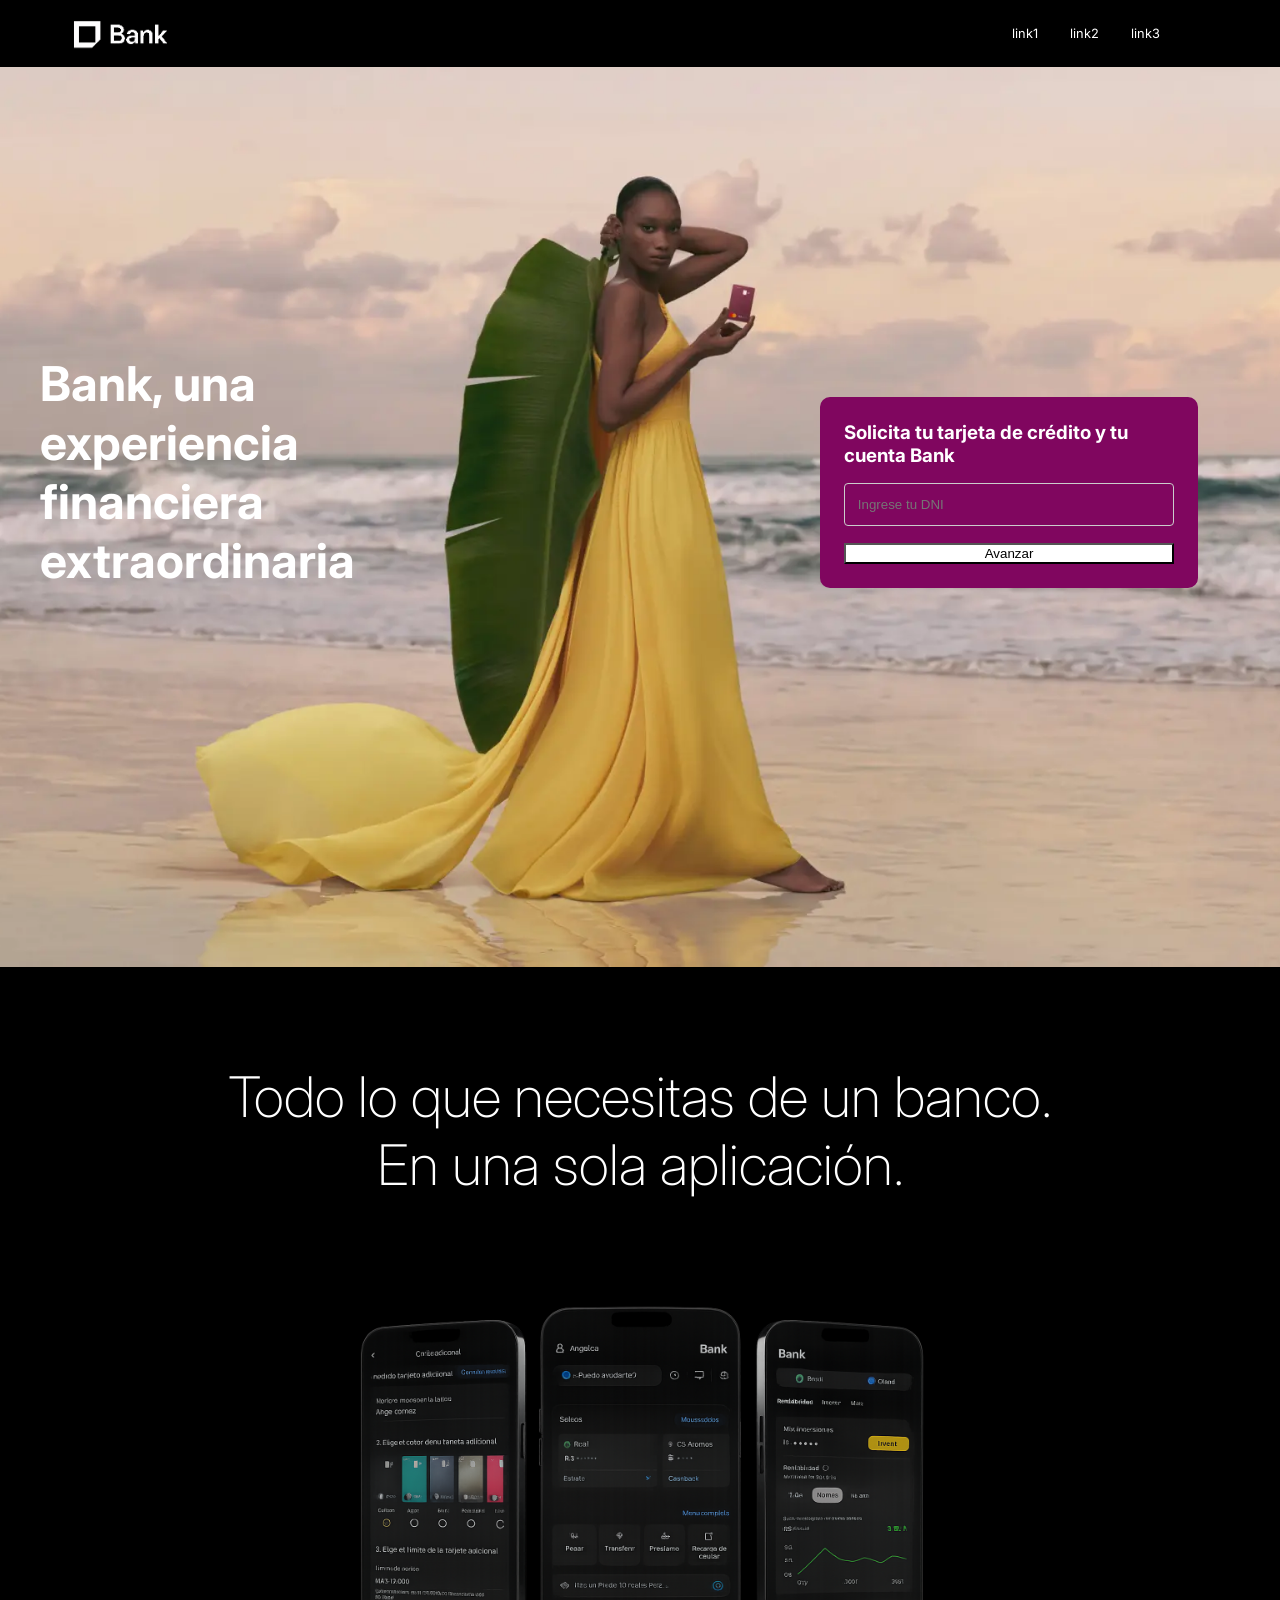
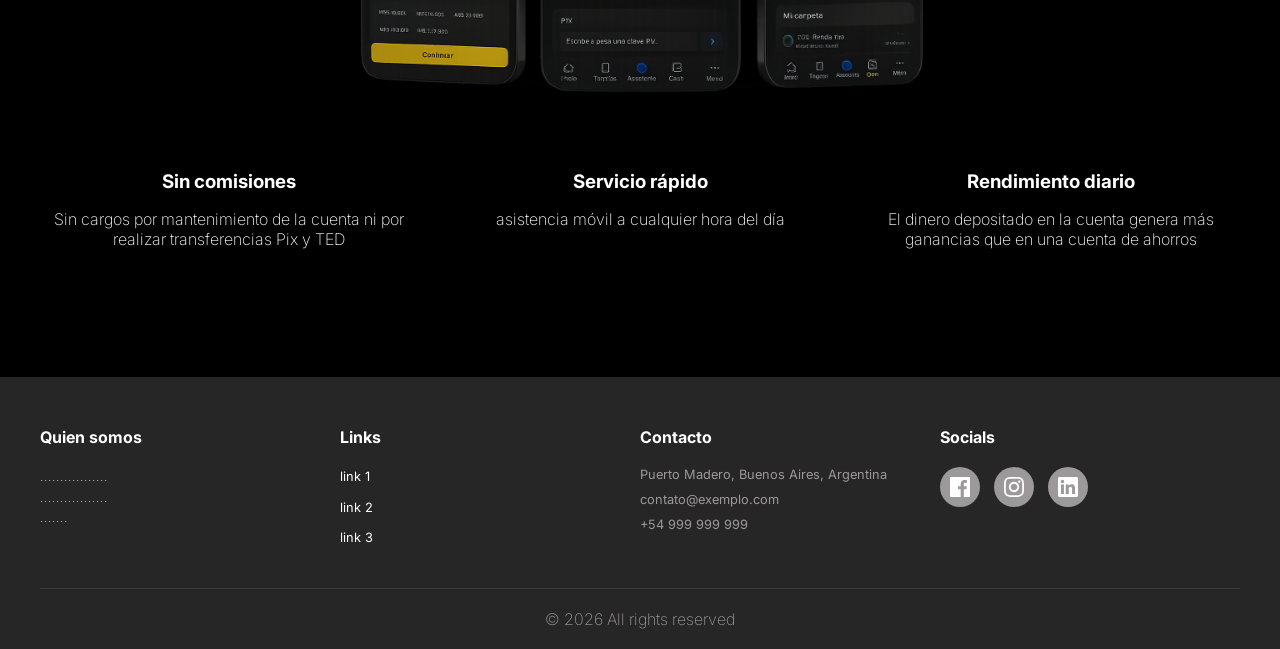
==== index.html @ 6e3f88a8 "main benefits" ====
<!doctype html>
<html lang="es">
  <head>
    <meta charset="UTF-8" />
    <meta name="viewport" content="width=device-width, initial-scale=1.0" />
    <link rel="preconnect" href="https://fonts.googleapis.com" />
    <link rel="preconnect" href="https://fonts.gstatic.com" crossorigin />
    <link
      href="https://fonts.googleapis.com/css2?family=Inter:ital,opsz,wght@0,14..32,100..900;1,14..32,100..900&display=swap"
      rel="stylesheet"
    />
    <link rel="icon" href="favico.png" type="png" />
    <link rel="stylesheet" href="./css/global.css" />
    <title>Bank</title>
  </head>

  <body>
    <!-- logotipo y la navegación como elementos hermanos; <nav> contiene únicamente enlaces de navegación -->
    <header class="header">
      <a href="/" class="logo">
        <img src="assets/logo.png" alt="logo del negocio" />
      </a>

      <!-- uso de aria-label para una mejor accesibilidad web -->
      <nav aria-label="Navegacion principal">
        <ul>
          <li>
            <a href="#">link1</a>
          </li>

          <li>
            <a href="#">link2</a>
          </li>

          <li>
            <a href="#">link3</a>
          </li>
        </ul>
      </nav>
    </header>

    <main>
      <section class="hero">
        <div class="container">
          <div class="hero-content">
            <h1>Bank, una experiencia financiera extraordinaria</h1>
          </div>

          <aside class="hero-card">
            <h3>Solicita tu tarjeta de crédito y tu cuenta Bank</h3>

            <form>
              <label for="DNI"></label>

              <input
                type="text"
                id="DNI"
                name="DNI"
                placeholder="Ingrese tu DNI"
              />
              <br />
              <button type="submit">Avanzar</button>
            </form>
          </aside>
        </div>
      </section>

      <section>
        <h2>
          Todo lo que necesitas de un banco. <br />En una sola aplicación.
        </h2>
        <img class="app" src="assets/img-app.png" alt="image de la aplicacion del banco" />
        <div class="container-benefits">
          <div>
            <h3>Sin comisiones</h3>
            <p>Sin cargos por mantenimiento de la cuenta ni por realizar transferencias Pix y TED</p>
          </div>
          <div>
            <h3>Servicio rápido</h3>
            <p>asistencia móvil a cualquier hora del día</p>
          </div>
          <div>
            <h3>Rendimiento diario</h3>
            <p>El dinero depositado en la cuenta genera más ganancias que en una cuenta de ahorros</p>
          </div>
        </div>
      </section>
    </main>

    <footer class="footer">
      <div class="footer-content">
        <div class="footer-col">
          <h3>Quien somos</h3>
          <p>................. <br />................. <br />.......</p>
        </div>
        <div class="footer-col">
          <h3>Links</h3>
          <ul>
            <li><a href="#">link 1</a></li>
            <li><a href="#">link 2</a></li>
            <li><a href="#">link 3</a></li>
          </ul>
        </div>
        <div class="footer-col">
          <h3>Contacto</h3>
          <ul>
            <li>Puerto Madero, Buenos Aires, Argentina</li>
            <li>contato@exemplo.com</li>
            <li>+54 999 999 999</li>
          </ul>
        </div>
        <div class="footer-col">
          <h3>Socials</h3>
          <div class="social-links">
            <a href="#" aria-label="Facebook">
              <svg
                viewBox="0 0 24 24"
                width="20"
                height="20"
                fill="currentColor"
              >
                <path
                  d="M22.675 0h-21.35c-.732 0-1.325.593-1.325 1.325v21.351c0 .731.593 1.324 1.325 1.324h11.495v-9.294h-3.128v-3.622h3.128v-2.671c0-3.1 1.893-4.788 4.659-4.788 1.325 0 2.463.099 2.795.143v3.24l-1.918.001c-1.504 0-1.795.715-1.795 1.763v2.313h3.587l-.467 3.622h-3.12v9.293h6.116c.73 0 1.323-.593 1.323-1.325v-21.35c0-.732-.593-1.325-1.325-1.325z"
                />
              </svg>
            </a>

            <a href="#" aria-label="Instagram">
              <svg
                viewBox="0 0 24 24"
                width="20"
                height="20"
                fill="currentColor"
              >
                <path
                  d="M12 2.163c3.204 0 3.584.012 4.85.07 3.252.148 4.771 1.691 4.919 4.919.058 1.265.069 1.645.069 4.849 0 3.205-.012 3.584-.069 4.849-.149 3.225-1.664 4.771-4.919 4.919-1.266.058-1.644.07-4.85.07-3.204 0-3.584-.012-4.849-.07-3.26-.149-4.771-1.699-4.919-4.92-.058-1.265-.07-1.644-.07-4.849 0-3.204.012-3.584.07-4.849.149-3.227 1.664-4.771 4.919-4.919 1.266-.058 1.645-.07 4.849-.07zm0-2.163c-3.259 0-3.667.014-4.947.072-4.358.2-6.78 2.618-6.98 6.98-.059 1.281-.073 1.689-.073 4.948 0 3.259.014 3.668.072 4.948.2 4.358 2.618 6.78 6.98 6.98 1.281.058 1.689.072 4.948.072 3.259 0 3.668-.014 4.948-.072 4.354-.2 6.782-2.618 6.979-6.98.059-1.28.073-1.689.073-4.948 0-3.259-.014-3.667-.072-4.947-.196-4.354-2.617-6.78-6.979-6.98-1.281-.059-1.69-.073-4.949-.073zm0 5.838c-3.403 0-6.162 2.759-6.162 6.162s2.759 6.163 6.162 6.163 6.162-2.759 6.162-6.163c0-3.403-2.759-6.162-6.162-6.162zm0 10.162c-2.209 0-4-1.79-4-4 0-2.209 1.791-4 4-4s4 1.791 4 4c0 2.21-1.791 4-4 4zm6.406-11.845c-.796 0-1.441.645-1.441 1.44s.645 1.44 1.441 1.44c.795 0 1.439-.645 1.439-1.44s-.644-1.44-1.439-1.44z"
                />
              </svg>
            </a>

            <a href="#" aria-label="LinkedIn">
              <svg
                viewBox="0 0 24 24"
                width="20"
                height="20"
                fill="currentColor"
              >
                <path
                  d="M20.447 20.452h-3.554v-5.569c0-1.328-.027-3.037-1.852-3.037-1.853 0-2.136 1.445-2.136 2.939v5.667h-3.554v-11.452h3.414v1.561h.049c.476-.9 1.637-1.85 3.37-1.85 3.601 0 4.267 2.37 4.267 5.455v6.286zm-15.11-13.019c-1.144 0-2.063-.926-2.063-2.065 0-1.138.92-2.063 2.063-2.063 1.14 0 2.064.925 2.064 2.063 0 1.139-.925 2.065-2.064 2.065zm1.782 13.019h-3.564v-11.452h3.564v11.452zm15.106-20.452h-20.454c-.979 0-1.771.774-1.771 1.729v20.542c0 .956.792 1.729 1.771 1.729h20.451c.978 0 1.778-.773 1.778-1.729v-20.542c0-.955-.8-1.729-1.778-1.729z"
                />
              </svg>
            </a>
          </div>
        </div>
      </div>
      <div class="footer-bottom">
        <p>&copy; 2026 All rights reserved</p>
      </div>
    </footer>
  </body>
</html>
---- css/global.css ----
@import url(header.css);
@import url(home.css);
@import url(footer.css);

/* CSS RESET */
body,
img,
h1,
h2,
h3,
p,
ul,
li,
section,
header,
footer,
main,
aside,
fieldset,
legend,
label,
input,
select,
textarea,
button

* {
  margin: 0;
  padding: 0;
  box-sizing: border-box;
}

:root {
    --color-primary: #80065f;
    --color-secondary: #272626;
    --color-terciary: rgb(155, 153, 153);
    --color-text: white;
    --color-background: black;
    --container-width: 1200px;
    --border-radius: 1rem;
    --transition: 0.3s ease;
    --font-primary: 'inter', sans-serif;
}

body {
    color: var(--color-text);
    background-color: var(--color-background);
    font-family: var(--font-primary);
}

p {
    font-size: 1rem;
    font-weight: 200;
}

h1 {
    font-family: var(--font-primary);
    font-weight: 700;
}

h2 {
    font-family: var(--font-primary);
    font-weight: 200;
    font-size: 3.5rem;
    text-align: center;
    margin: 6rem 1rem;

}

a {
    text-decoration: none;
    color: var(--color-text);
}

img {
    display: block;
    max-width: 100%;
}
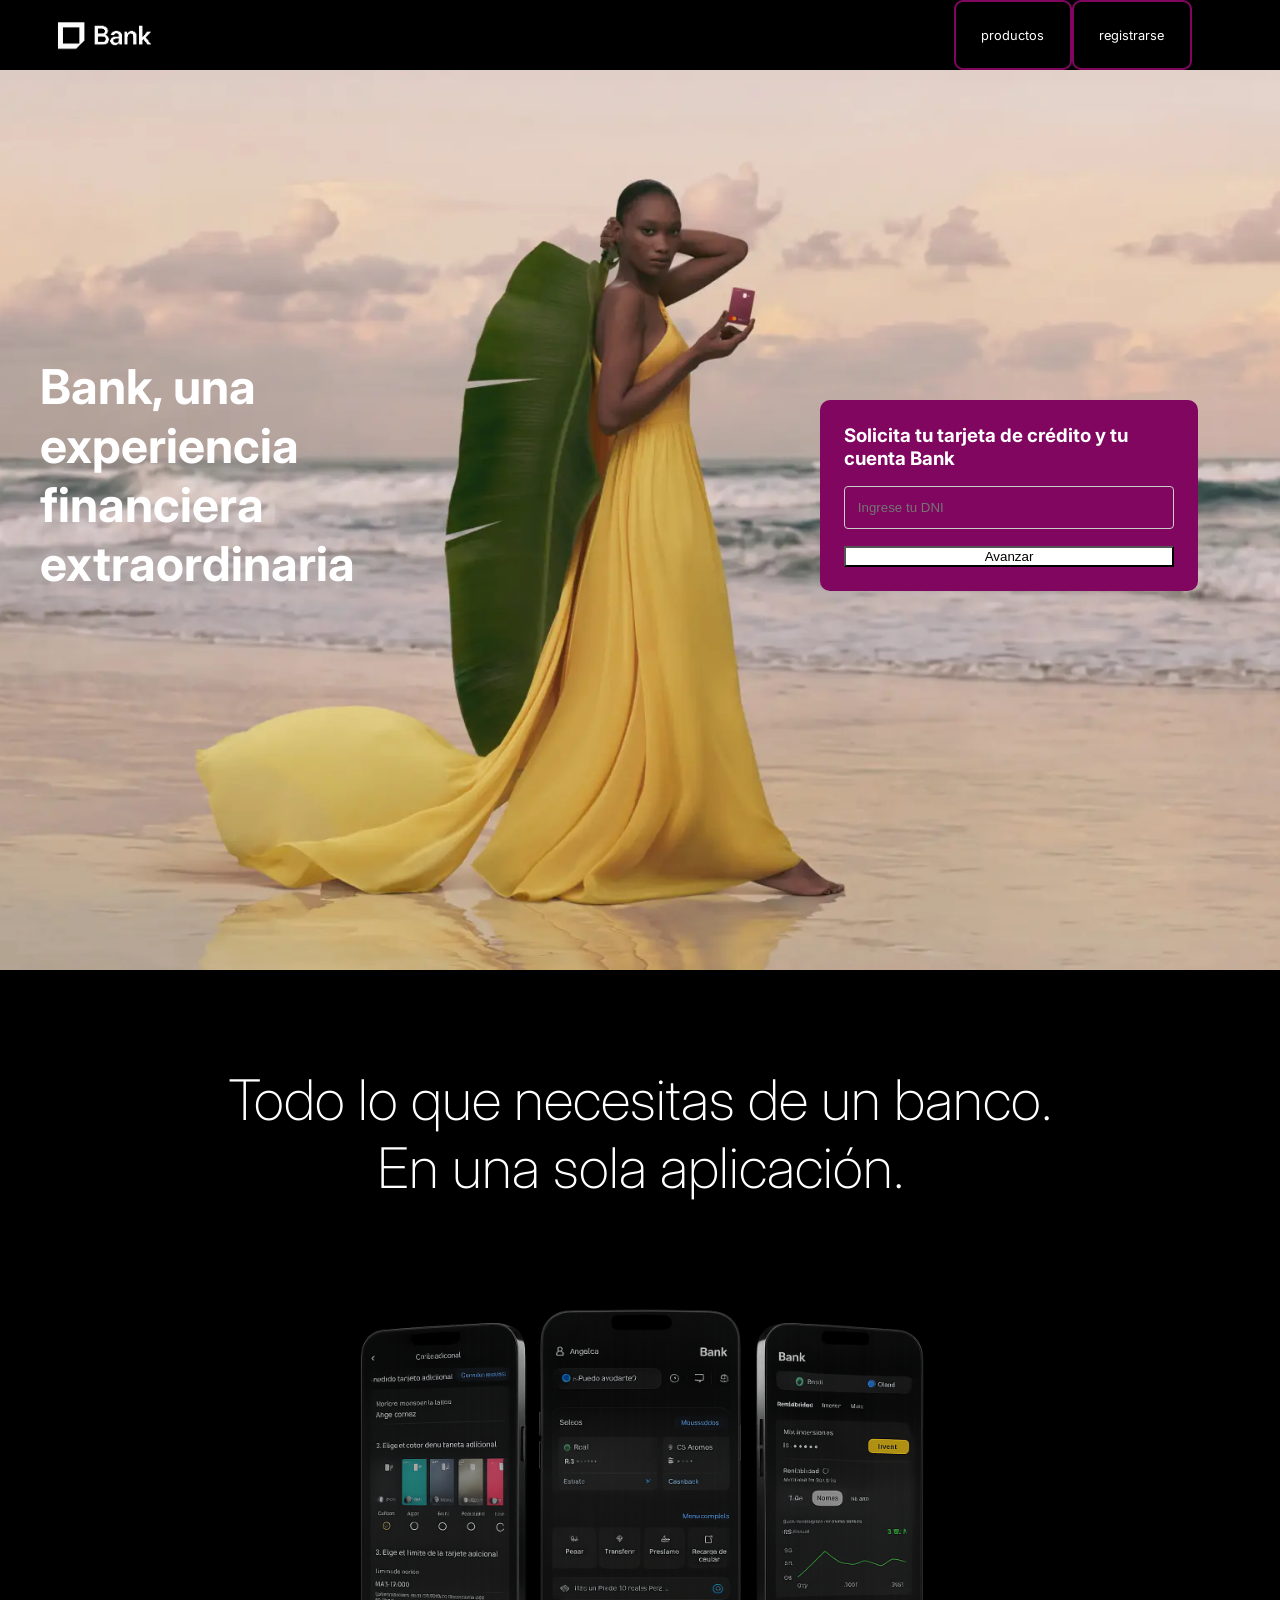
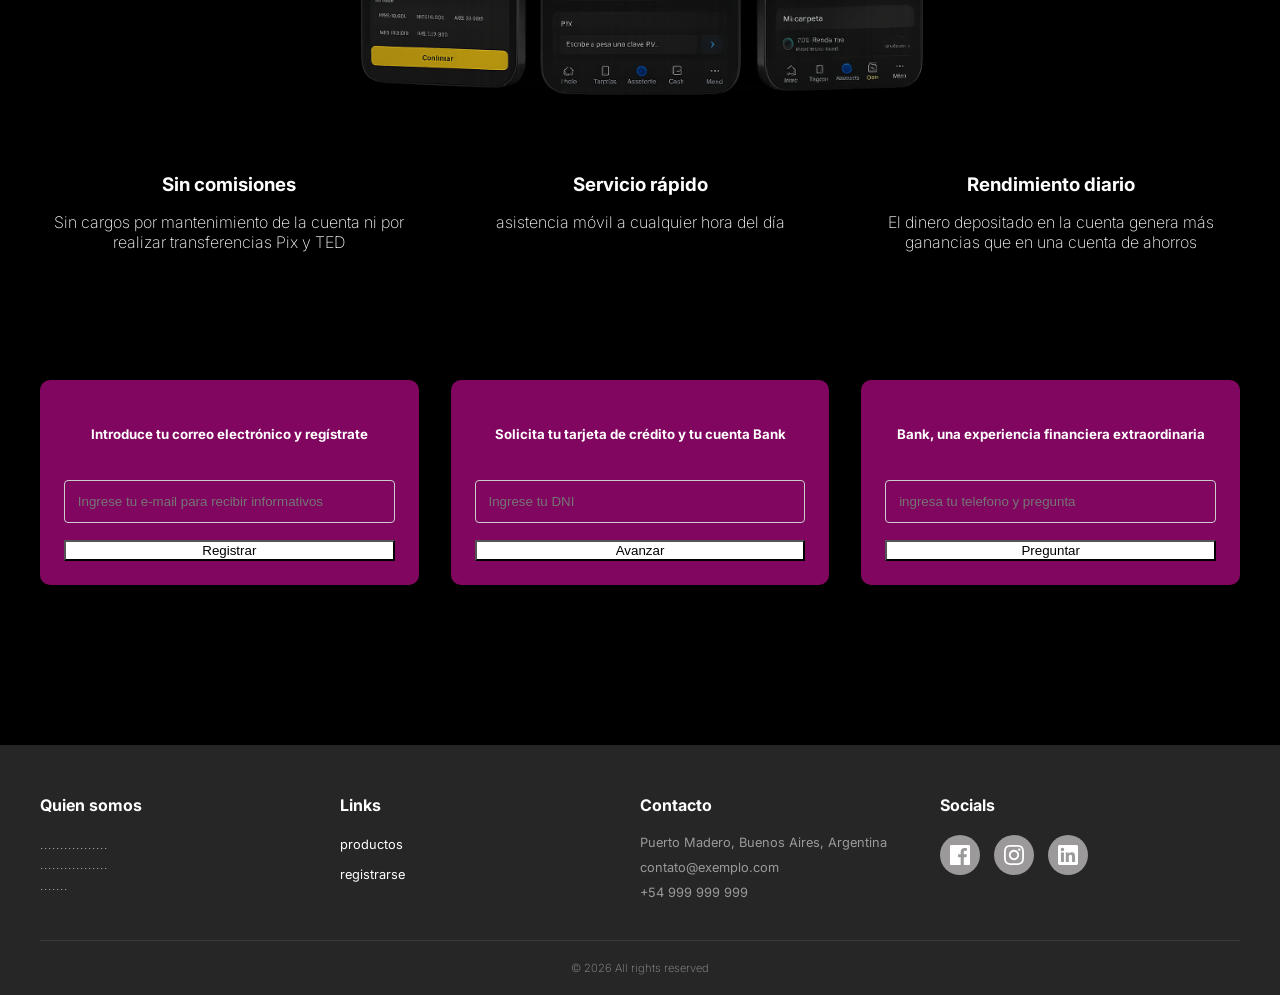
==== commit e5edfb76: "galeria" ====
--- a/index.html
+++ b/index.html
@@ -17,23 +17,19 @@
   <body>
     <!-- logotipo y la navegación como elementos hermanos; <nav> contiene únicamente enlaces de navegación -->
     <header class="header">
-      <a href="/" class="logo">
+      <a href="index.html" class="logo">
         <img src="assets/logo.png" alt="logo del negocio" />
       </a>
 
       <!-- uso de aria-label para una mejor accesibilidad web -->
       <nav aria-label="Navegacion principal">
         <ul>
-          <li>
-            <a href="#">link1</a>
+          <li class="button">
+            <a href="galeria.html">productos</a>
           </li>
 
-          <li>
-            <a href="#">link2</a>
-          </li>
-
-          <li>
-            <a href="#">link3</a>
+          <li class="button">
+            <a href="cadastro.html">registrarse</a>
           </li>
         </ul>
       </nav>
@@ -51,7 +47,6 @@
 
             <form>
               <label for="DNI"></label>
-
               <input
                 type="text"
                 id="DNI"
@@ -70,6 +65,7 @@
           Todo lo que necesitas de un banco. <br />En una sola aplicación.
         </h2>
         <img class="app" src="assets/img-app.png" alt="image de la aplicacion del banco" />
+        
         <div class="container-benefits">
           <div>
             <h3>Sin comisiones</h3>
@@ -84,6 +80,56 @@
             <p>El dinero depositado en la cuenta genera más ganancias que en una cuenta de ahorros</p>
           </div>
         </div>
+
+        <div class="container-benefits">
+          <div class="hero-card">
+            <h5>Introduce tu correo electrónico y regístrate</h5>
+            <form>
+              <label for="correo"></label>
+
+              <input
+                type="text"
+                id="correo"
+                name="correo"
+                placeholder="Ingrese tu e-mail para recibir informativos"
+              />
+              <br />
+              <button type="submit">Registrar</button>
+            </form>
+          </div>
+          <div class="hero-card">
+            <h5>Solicita tu tarjeta de crédito y tu cuenta Bank</h5>
+
+            <form>
+              <label for="DNI"></label>
+
+              <input
+                type="text"
+                id="DNI"
+                name="DNI"
+                placeholder="Ingrese tu DNI"
+              />
+              <br />
+              <button type="submit">Avanzar</button>
+            </form>
+          </div>
+          <div class="hero-card">
+            <h5>Bank, una experiencia financiera extraordinaria</h5>
+            <form>
+              <label for="DNI"></label>
+
+              <input
+                type="text"
+                id="DNI"
+                name="DNI"
+                placeholder="ingresa tu telefono y pregunta"
+              />
+              <br />
+              <button type="submit">Preguntar</button>
+            </form>
+          </div>
+        </div>
+
       </section>
     </main>
 
@@ -96,9 +142,8 @@
         <div class="footer-col">
           <h3>Links</h3>
           <ul>
-            <li><a href="#">link 1</a></li>
-            <li><a href="#">link 2</a></li>
-            <li><a href="#">link 3</a></li>
+            <li><a href="galeria.html">productos</a></li>
+            <li><a href="cadastro.html">registrarse</a></li>
           </ul>
         </div>
         <div class="footer-col">
--- a/css/global.css
+++ b/css/global.css
@@ -2,6 +2,7 @@
 @import url(header.css);
 @import url(home.css);
 @import url(footer.css);
+@import url(cadastro.css);
 
 /* CSS RESET */
 body,
@@ -78,4 +79,17 @@
     max-width: 100%;
 }
 
+.button {
+    width: 100%;
+    background-color: var(--color-background);
+    border: 2px solid var(--color-primary);
+    padding: 1.6rem;
+    border-radius: 9px;
+}
 
+.button:hover {
+    background-color: var(--color-secondary);
+    cursor: pointer;
+}
+
+
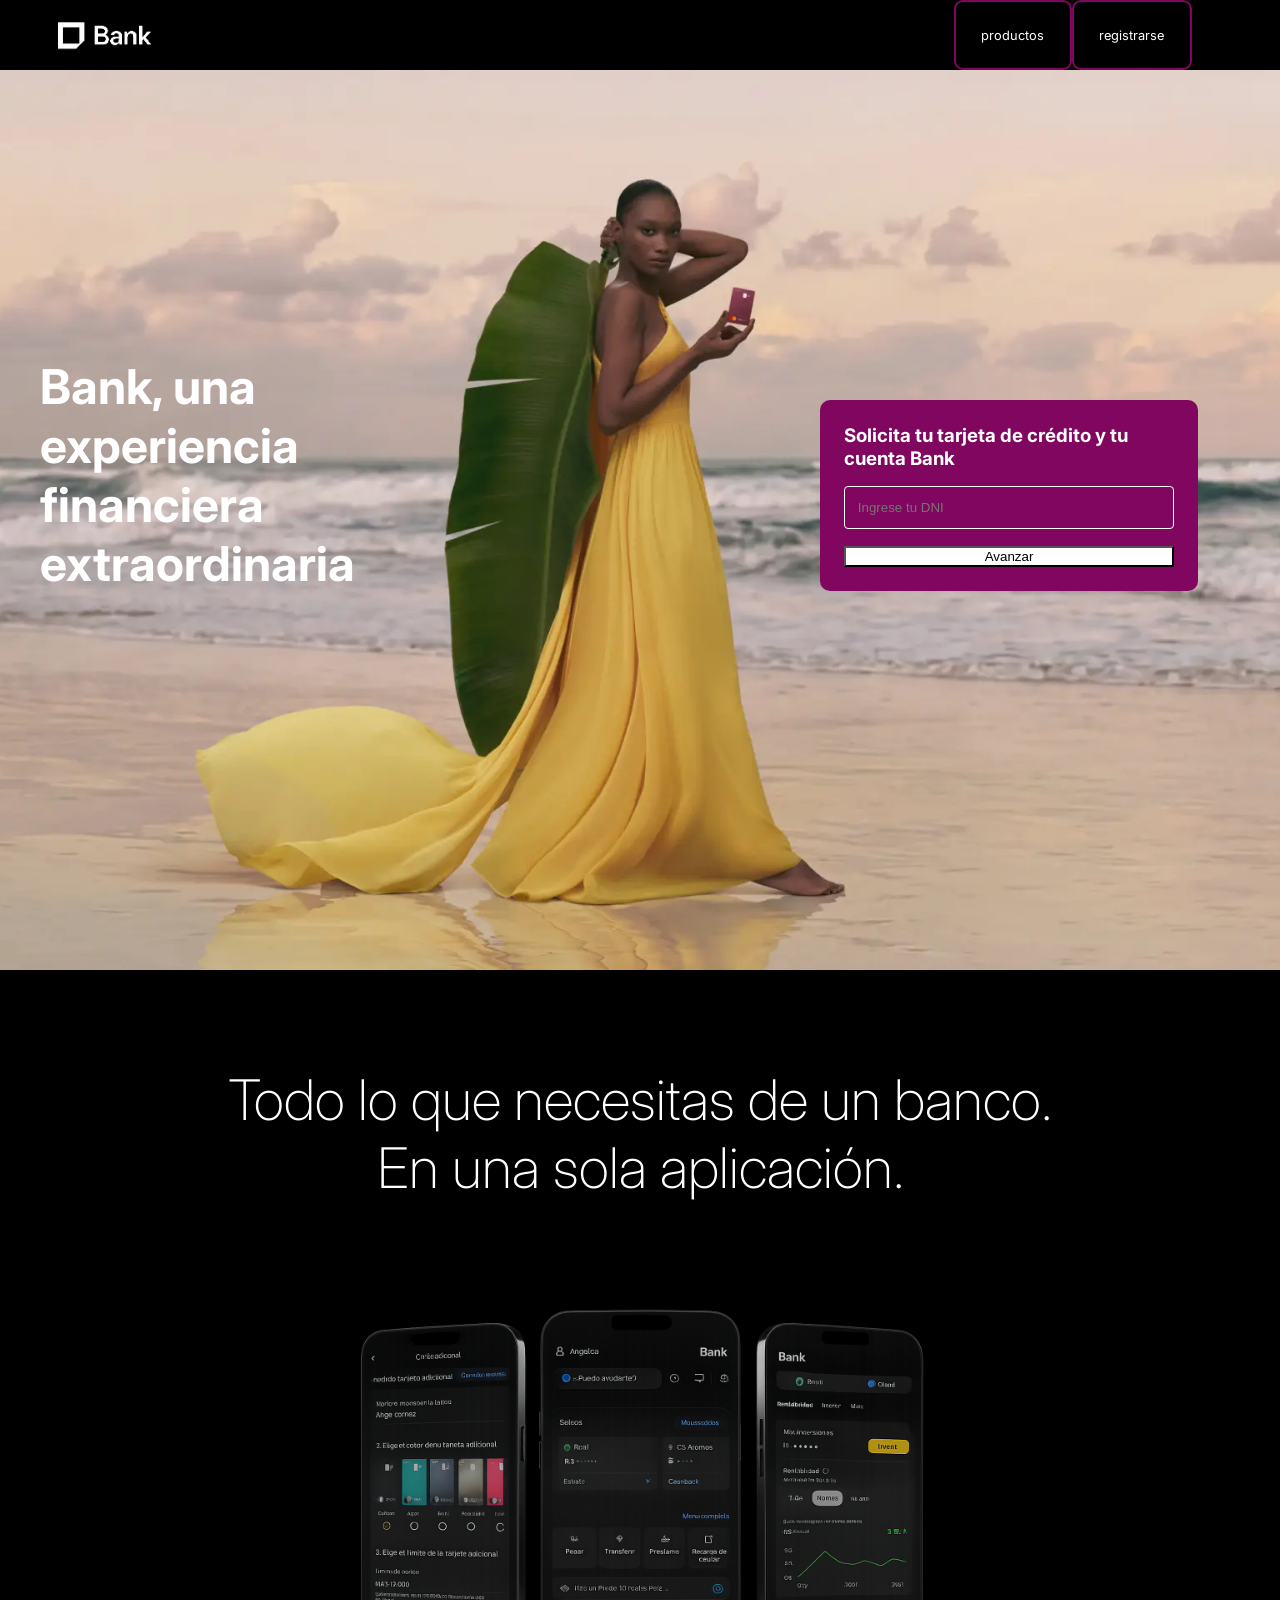
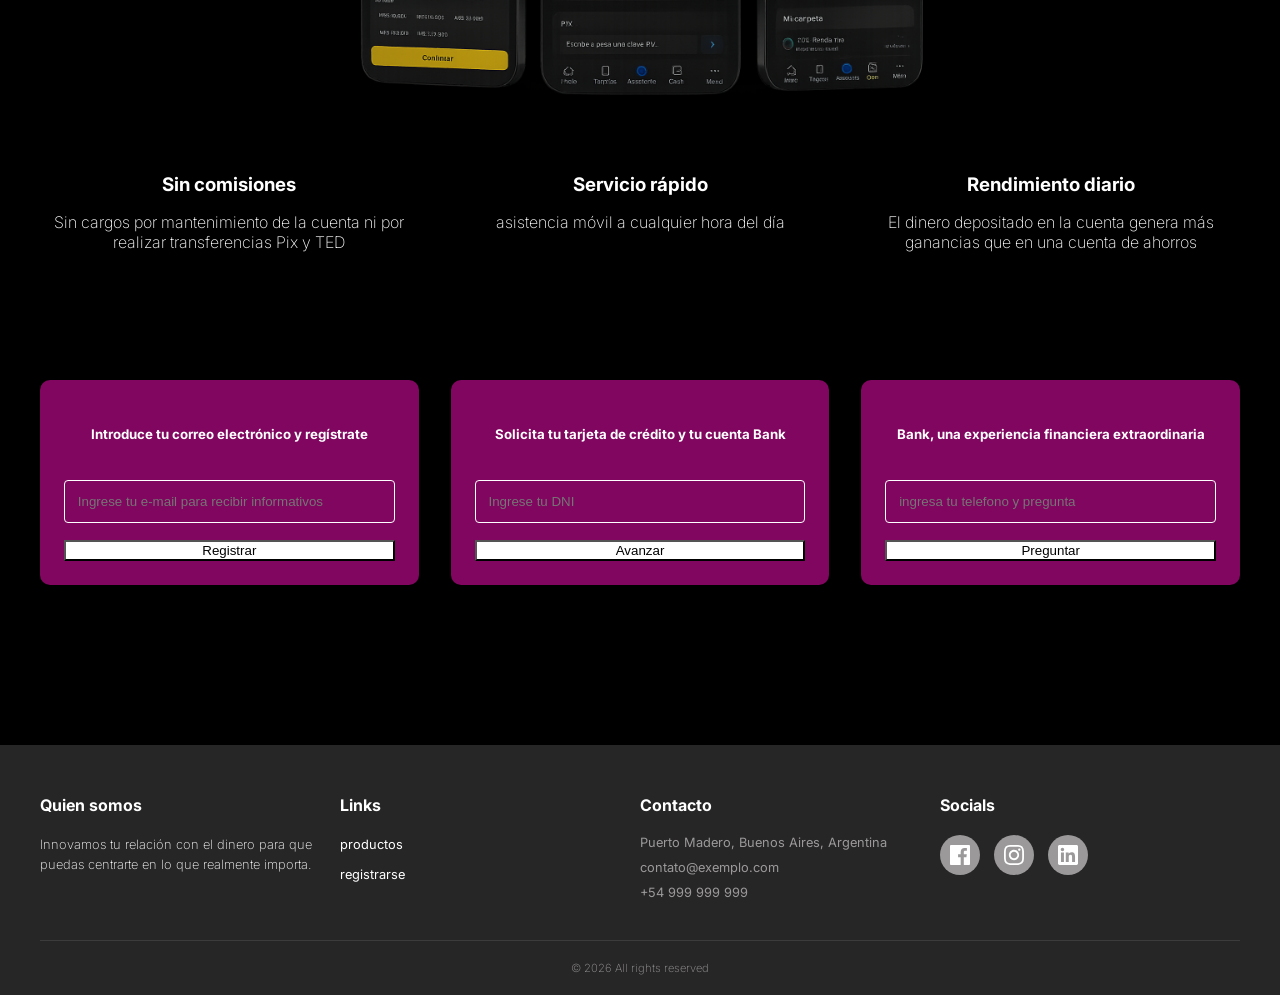
==== commit 6c7e47c6: "main gallery" ====
--- a/index.html
+++ b/index.html
@@ -137,7 +137,7 @@
       <div class="footer-content">
         <div class="footer-col">
           <h3>Quien somos</h3>
-          <p>................. <br />................. <br />.......</p>
+          <p>Innovamos tu relación con el dinero para que puedas centrarte en lo que realmente importa.</p>
         </div>
         <div class="footer-col">
           <h3>Links</h3>
--- a/css/global.css
+++ b/css/global.css
@@ -1,8 +1,9 @@
 
+@import url(cadastro.css);
 @import url(header.css);
 @import url(home.css);
 @import url(footer.css);
-@import url(cadastro.css);
+@import url(gallery.css);
 
 /* CSS RESET */
 body,
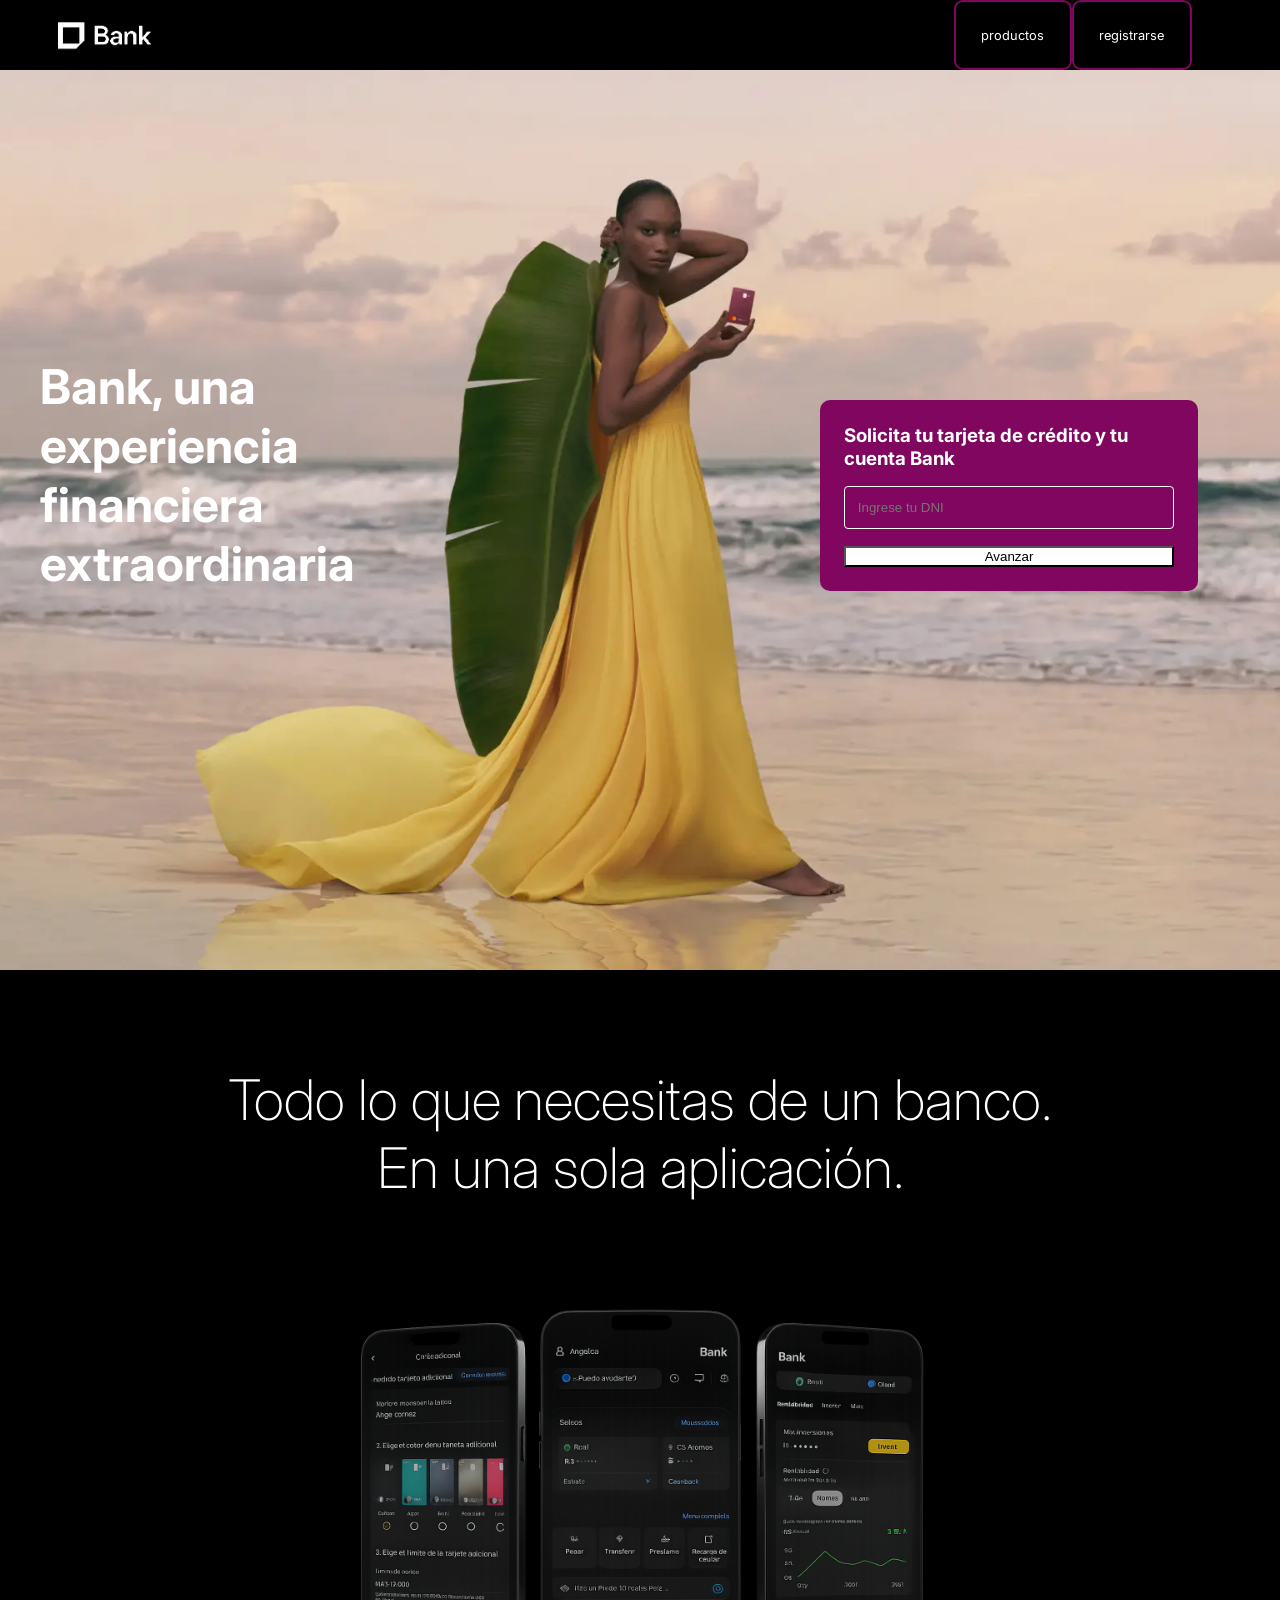
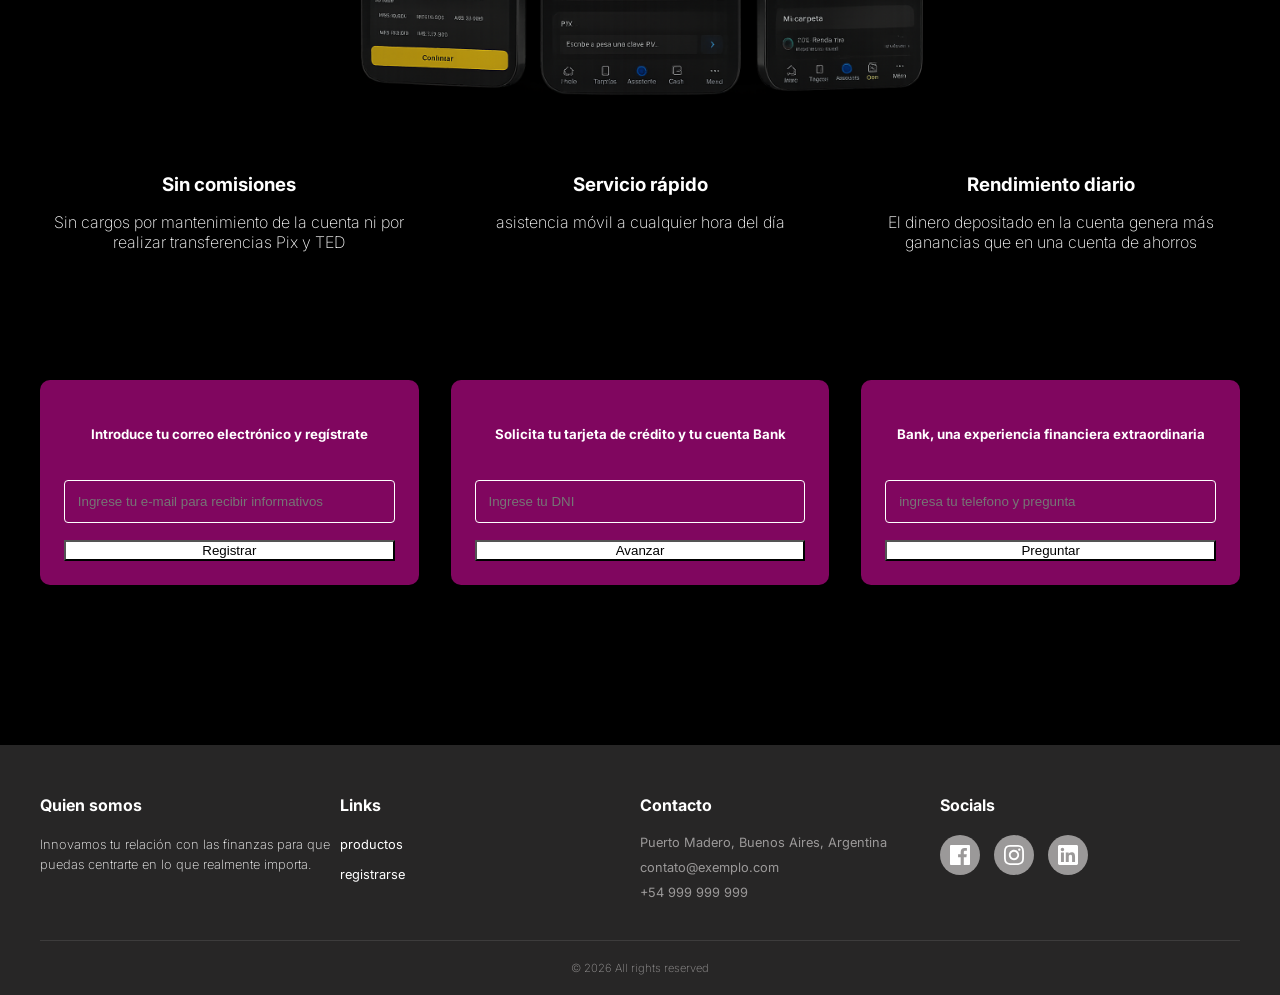
==== commit 87c3e8da: "about us" ====
--- a/index.html
+++ b/index.html
@@ -137,7 +137,7 @@
       <div class="footer-content">
         <div class="footer-col">
           <h3>Quien somos</h3>
-          <p>Innovamos tu relación con el dinero para que puedas centrarte en lo que realmente importa.</p>
+          <p>Innovamos tu relación con las finanzas para que puedas centrarte en lo que realmente importa.</p>
         </div>
         <div class="footer-col">
           <h3>Links</h3>
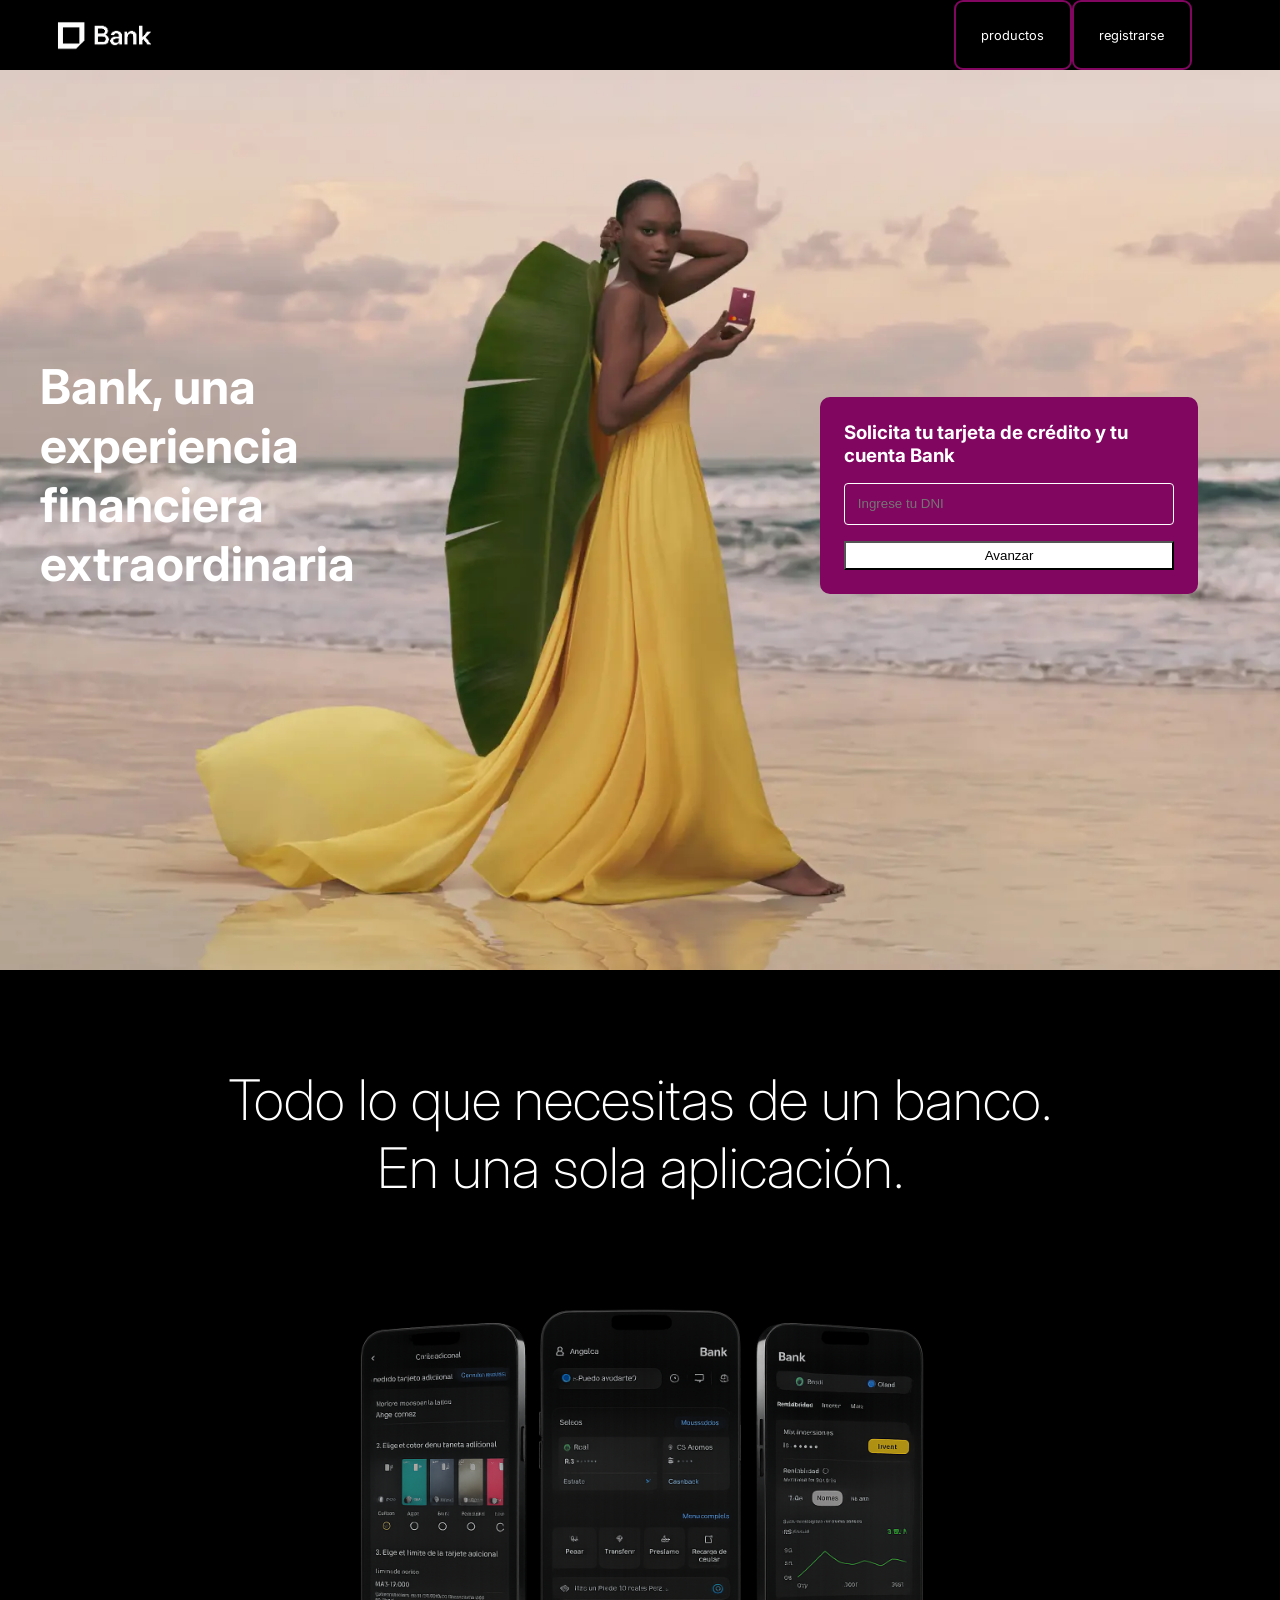
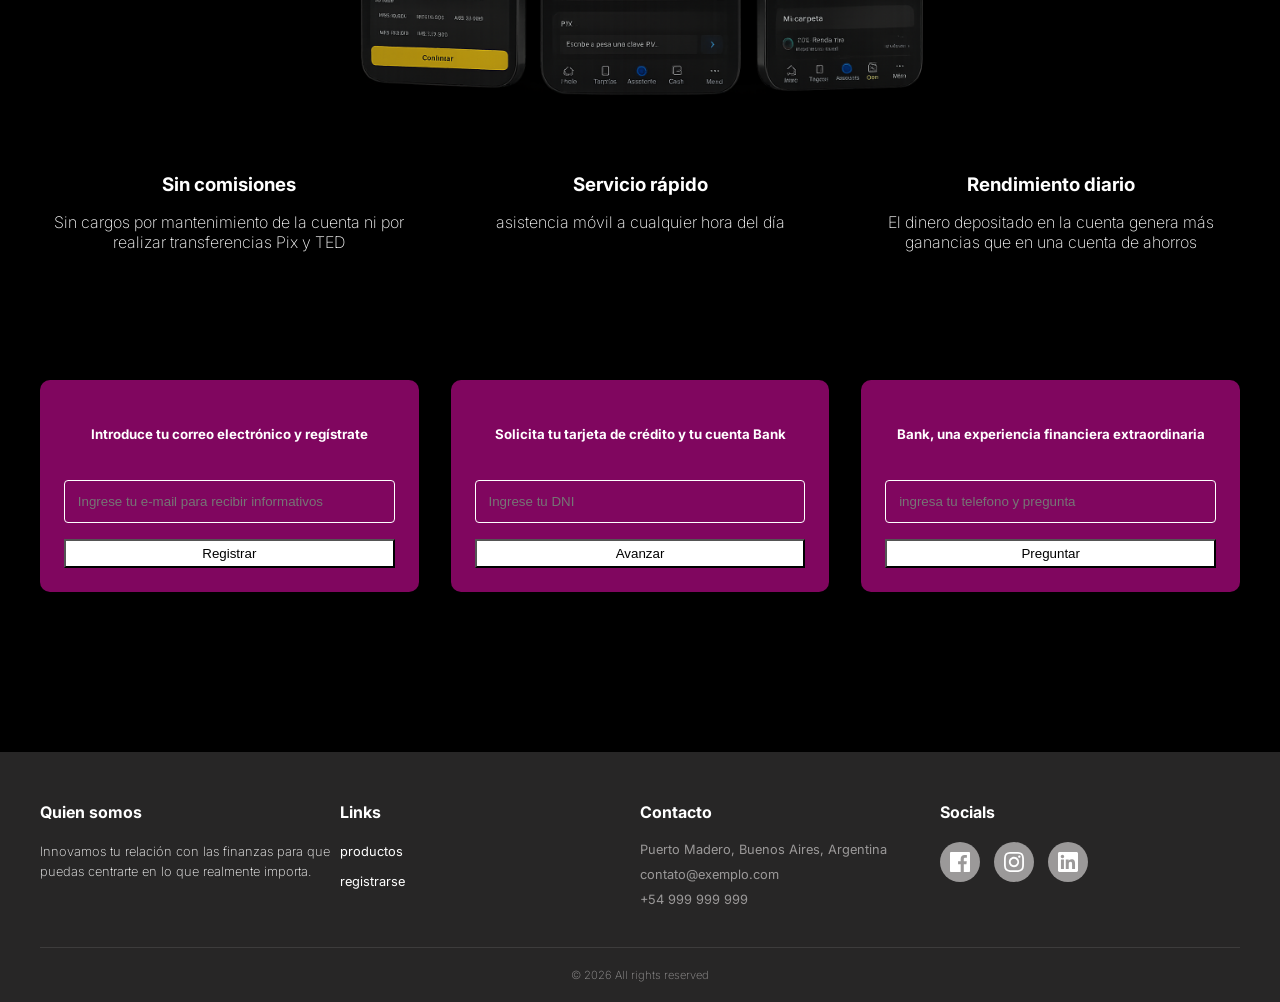
==== commit ddd8b3d4: "improve mobile hero" ====
--- a/index.html
+++ b/index.html
@@ -88,7 +88,7 @@
               <label for="correo"></label>
 
               <input
-                type="text"
+                type="email"
                 id="correo"
                 name="correo"
                 placeholder="Ingrese tu e-mail para recibir informativos"
@@ -104,7 +104,7 @@
               <label for="DNI"></label>
 
               <input
-                type="text"
+                type="number"
                 id="DNI"
                 name="DNI"
                 placeholder="Ingrese tu DNI"
--- a/css/global.css
+++ b/css/global.css
@@ -93,4 +93,21 @@
     cursor: pointer;
 }
 
+input {
+    margin: 1rem 0;
+    padding: 0.8rem;      
+    border: 1px solid var(--color-text);
+    border-radius: 4px;
+    width: 100%;
+    background-color: var(--color-primary);
+    color: var(--color-text);
+}
 
+button[type="submit"] {
+    height: 1.8rem;
+}
+
+button:hover {
+    background-color: var(--color-primary);
+    color: var(--color-text);
+}
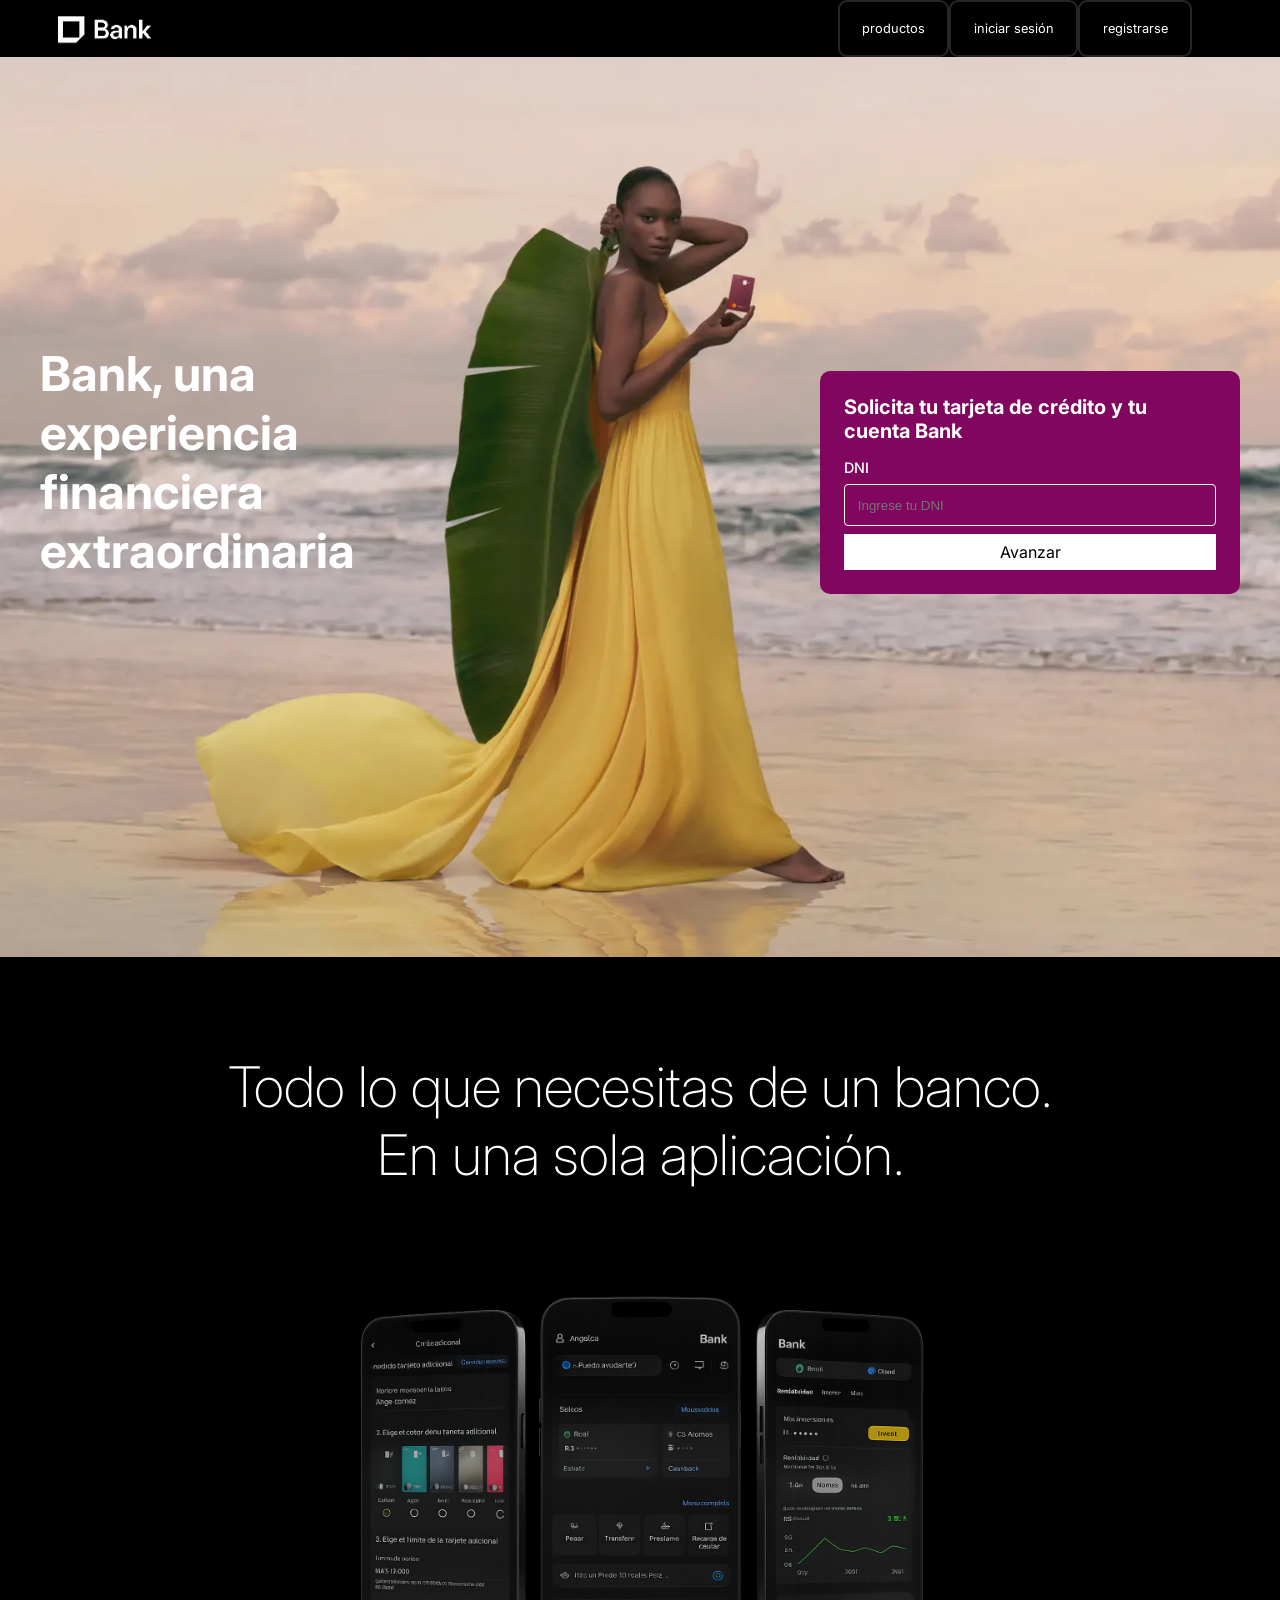
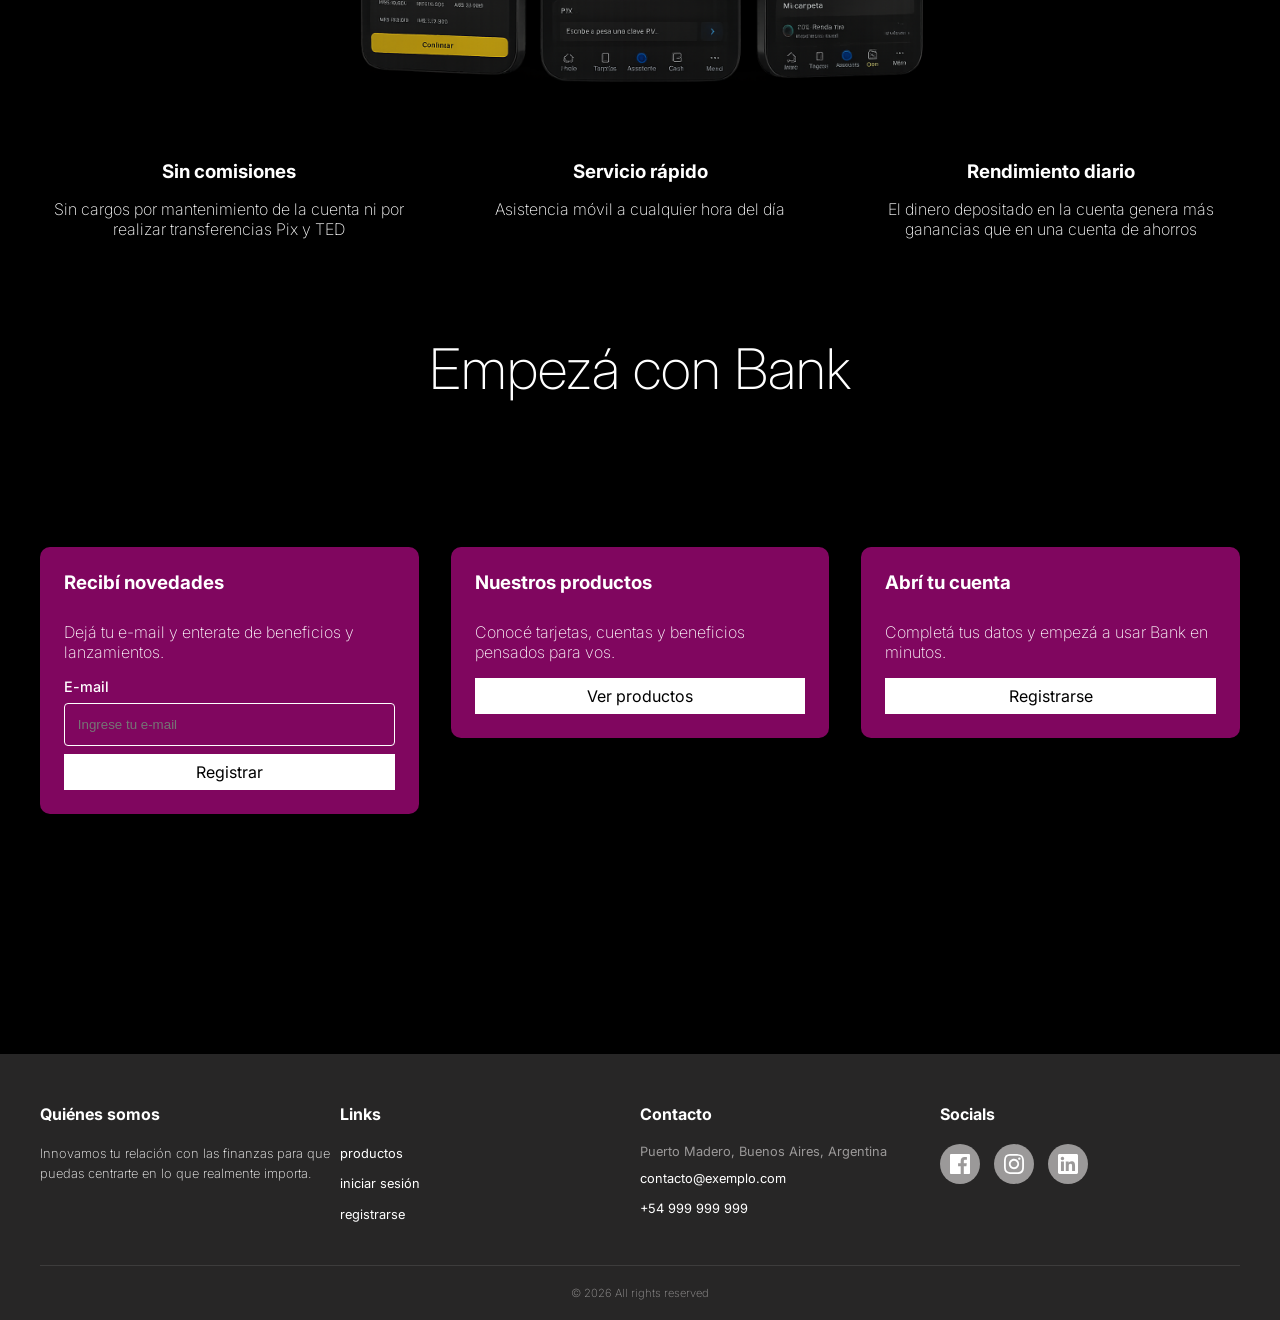
==== commit 567b23c0: "Improve form and HTML structure with AI" ====
--- a/index.html
+++ b/index.html
@@ -3,33 +3,41 @@
   <head>
     <meta charset="UTF-8" />
     <meta name="viewport" content="width=device-width, initial-scale=1.0" />
+    <meta
+      name="description"
+      content="Bank: cuenta, tarjeta y app en un solo lugar. Sin comisiones, asistencia 24/7 y rendimiento diario."
+    />
     <link rel="preconnect" href="https://fonts.googleapis.com" />
     <link rel="preconnect" href="https://fonts.gstatic.com" crossorigin />
     <link
       href="https://fonts.googleapis.com/css2?family=Inter:ital,opsz,wght@0,14..32,100..900;1,14..32,100..900&display=swap"
       rel="stylesheet"
     />
-    <link rel="icon" href="favico.png" type="png" />
+    <link rel="icon" href="./favicon.png" type="image/png" />
     <link rel="stylesheet" href="./css/global.css" />
-    <title>Bank</title>
+    <title>Bank | Experiencia financiera</title>
   </head>
 
   <body>
     <!-- logotipo y la navegación como elementos hermanos; <nav> contiene únicamente enlaces de navegación -->
     <header class="header">
       <a href="index.html" class="logo">
-        <img src="assets/logo.png" alt="logo del negocio" />
+        <img src="assets/logo.png" alt="Logo de Bank" />
       </a>
 
       <!-- uso de aria-label para una mejor accesibilidad web -->
-      <nav aria-label="Navegacion principal">
+      <nav aria-label="Navegación principal">
         <ul>
           <li class="button">
-            <a href="galeria.html">productos</a>
+            <a href="productos.html">productos</a>
           </li>
 
           <li class="button">
-            <a href="cadastro.html">registrarse</a>
+            <a href="login.html">iniciar sesión</a>
+          </li>
+
+          <li class="button">
+            <a href="registro.html">registrarse</a>
           </li>
         </ul>
       </nav>
@@ -42,116 +50,123 @@
             <h1>Bank, una experiencia financiera extraordinaria</h1>
           </div>
 
-          <aside class="hero-card">
-            <h3>Solicita tu tarjeta de crédito y tu cuenta Bank</h3>
-
-            <form>
-              <label for="DNI"></label>
+          <div class="hero-card">
+            <h2 class="hero-card-title">
+              Solicita tu tarjeta de crédito y tu cuenta Bank
+            </h2>
+
+            <form class="stack-form" action="registro.html" method="get">
+              <label for="dni-hero">DNI</label>
               <input
                 type="text"
-                id="DNI"
-                name="DNI"
+                id="dni-hero"
+                name="dni"
+                inputmode="numeric"
+                autocomplete="off"
                 placeholder="Ingrese tu DNI"
+                required
               />
-              <br />
-              <button type="submit">Avanzar</button>
-            </form>
-          </aside>
-        </div>
-      </section>
-
-      <section>
-        <h2>
-          Todo lo que necesitas de un banco. <br />En una sola aplicación.
-        </h2>
-        <img class="app" src="assets/img-app.png" alt="image de la aplicacion del banco" />
-        
-        <div class="container-benefits">
-          <div>
-            <h3>Sin comisiones</h3>
-            <p>Sin cargos por mantenimiento de la cuenta ni por realizar transferencias Pix y TED</p>
-          </div>
-          <div>
-            <h3>Servicio rápido</h3>
-            <p>asistencia móvil a cualquier hora del día</p>
-          </div>
-          <div>
-            <h3>Rendimiento diario</h3>
-            <p>El dinero depositado en la cuenta genera más ganancias que en una cuenta de ahorros</p>
-          </div>
-        </div>
-
-        <div class="container-benefits">
-          <div class="hero-card">
-            <h5>Introduce tu correo electrónico y regístrate</h5>
-            <form>
-              <label for="correo"></label>
-
-              <input
-                type="email"
-                id="correo"
-                name="correo"
-                placeholder="Ingrese tu e-mail para recibir informativos"
-              />
-              <br />
-              <button type="submit">Registrar</button>
-            </form>
-          </div>
-          <div class="hero-card">
-            <h5>Solicita tu tarjeta de crédito y tu cuenta Bank</h5>
-
-            <form>
-              <label for="DNI"></label>
-
-              <input
-                type="number"
-                id="DNI"
-                name="DNI"
-                placeholder="Ingrese tu DNI"
-              />
-              <br />
               <button type="submit">Avanzar</button>
             </form>
           </div>
-          <div class="hero-card">
-            <h5>Bank, una experiencia financiera extraordinaria</h5>
-            <form>
-              <label for="DNI"></label>
-
+        </div>
+      </section>
+
+      <section class="benefits" aria-labelledby="beneficios-title">
+        <h2 id="beneficios-title">
+          Todo lo que necesitas de un banco. <br />En una sola aplicación.
+        </h2>
+        <img
+          class="app"
+          src="assets/img-app.png"
+          alt="Pantalla de inicio de la app Bank"
+        />
+
+        <div class="container-benefits">
+          <article>
+            <h3>Sin comisiones</h3>
+            <p>
+              Sin cargos por mantenimiento de la cuenta ni por realizar
+              transferencias Pix y TED
+            </p>
+          </article>
+          <article>
+            <h3>Servicio rápido</h3>
+            <p>Asistencia móvil a cualquier hora del día</p>
+          </article>
+          <article>
+            <h3>Rendimiento diario</h3>
+            <p>
+              El dinero depositado en la cuenta genera más ganancias que en una
+              cuenta de ahorros
+            </p>
+          </article>
+        </div>
+      </section>
+
+      <section class="cta" aria-labelledby="cta-title">
+        <h2 id="cta-title">Empezá con Bank</h2>
+
+        <div class="container-benefits">
+          <article class="cta-card">
+            <h3>Recibí novedades</h3>
+            <p>Dejá tu e-mail y enterate de beneficios y lanzamientos.</p>
+            <form class="stack-form" action="registro.html" method="get">
+              <label for="correo-novedades">E-mail</label>
               <input
-                type="text"
-                id="DNI"
-                name="DNI"
-                placeholder="ingresa tu telefono y pregunta"
+                type="email"
+                id="correo-novedades"
+                name="correo"
+                autocomplete="email"
+                placeholder="Ingrese tu e-mail"
+                required
               />
-              <br />
-              <button type="submit">Preguntar</button>
+              <button type="submit">Registrar</button>
             </form>
-          </div>
-        </div>
-
+          </article>
+
+          <article class="cta-card">
+            <h3>Nuestros productos</h3>
+            <p>Conocé tarjetas, cuentas y beneficios pensados para vos.</p>
+            <a class="cta-button" href="productos.html">Ver productos</a>
+          </article>
+
+          <article class="cta-card">
+            <h3>Abrí tu cuenta</h3>
+            <p>Completá tus datos y empezá a usar Bank en minutos.</p>
+            <a class="cta-button" href="registro.html">Registrarse</a>
+          </article>
+        </div>
       </section>
     </main>
 
     <footer class="footer">
       <div class="footer-content">
         <div class="footer-col">
-          <h3>Quien somos</h3>
-          <p>Innovamos tu relación con las finanzas para que puedas centrarte en lo que realmente importa.</p>
+          <h3>Quiénes somos</h3>
+          <p>
+            Innovamos tu relación con las finanzas para que puedas centrarte en
+            lo que realmente importa.
+          </p>
         </div>
         <div class="footer-col">
           <h3>Links</h3>
           <ul>
-            <li><a href="galeria.html">productos</a></li>
-            <li><a href="cadastro.html">registrarse</a></li>
+            <li><a href="productos.html">productos</a></li>
+            <li><a href="login.html">iniciar sesión</a></li>
+            <li><a href="registro.html">registrarse</a></li>
           </ul>
         </div>
         <div class="footer-col">
           <h3>Contacto</h3>
           <ul>
             <li>Puerto Madero, Buenos Aires, Argentina</li>
-            <li>contato@exemplo.com</li>
-            <li>+54 999 999 999</li>
+            <li>
+              <a href="mailto:contacto@exemplo.com">contacto@exemplo.com</a>
+            </li>
+            <li>
+              <a href="tel:+54999999999">+54 999 999 999</a>
+            </li>
           </ul>
         </div>
         <div class="footer-col">
@@ -178,7 +193,7 @@
                 fill="currentColor"
               >
                 <path
-                  d="M12 2.163c3.204 0 3.584.012 4.85.07 3.252.148 4.771 1.691 4.919 4.919.058 1.265.069 1.645.069 4.849 0 3.205-.012 3.584-.069 4.849-.149 3.225-1.664 4.771-4.919 4.919-1.266.058-1.644.07-4.85.07-3.204 0-3.584-.012-4.849-.07-3.26-.149-4.771-1.699-4.919-4.92-.058-1.265-.07-1.644-.07-4.849 0-3.204.012-3.584.07-4.849.149-3.227 1.664-4.771 4.919-4.919 1.266-.058 1.645-.07 4.849-.07zm0-2.163c-3.259 0-3.667.014-4.947.072-4.358.2-6.78 2.618-6.98 6.98-.059 1.281-.073 1.689-.073 4.948 0 3.259.014 3.668.072 4.948.2 4.358 2.618 6.78 6.98 6.98 1.281.058 1.689.072 4.948.072 3.259 0 3.668-.014 4.948-.072 4.354-.2 6.782-2.618 6.979-6.98.059-1.28.073-1.689.073-4.948 0-3.259-.014-3.667-.072-4.947-.196-4.354-2.617-6.78-6.979-6.98-1.281-.059-1.69-.073-4.949-.073zm0 5.838c-3.403 0-6.162 2.759-6.162 6.162s2.759 6.163 6.162 6.163 6.162-2.759 6.162-6.163c0-3.403-2.759-6.162-6.162-6.162zm0 10.162c-2.209 0-4-1.79-4-4 0-2.209 1.791-4 4-4s4 1.791 4 4c0 2.21-1.791 4-4 4zm6.406-11.845c-.796 0-1.441.645-1.441 1.44s.645 1.44 1.441 1.44c.795 0 1.439-.645 1.439-1.44s-.644-1.44-1.439-1.44z"
+                  d="M12 2.163c3.204 0 3.584.012 4.85.07 3.252.148 4.771 1.691 4.919 4.919.058 1.265.069 1.645.069 4.849 0 3.205-.012 3.584-.069 4.849-.149 3.225-1.664 4.771-4.919 4.919-1.266.058-1.644.07-4.85.07-3.204 0-3.584-.012-4.849-.07-3.26-.149-4.771-1.699-4.919-4.92-.058-1.265-.07-1.644-.07-4.849 0-3.204.012-3.584.07-4.849.149-3.227 1.664-4.771 4.919-4.919 1.266-.058 1.645-.07 4.849-.07zm0-2.163c-3.259 0-3.667.014-4.947.072-4.358.2-6.78 2.618-6.98 6.98-.059 1.281-.073 1.689-.073 4.948 0 3.259.014 3.668.072 4.948.2 4.358 2.618 6.78 6.98 6.98 1.281.058 1.689.072 4.948.072 3.259 0 3.668-.014 4.948.072 4.354-.2 6.782-2.618 6.979-6.98.059-1.28.073-1.689.073-4.948 0-3.259-.014-3.667-.072-4.947-.196-4.354-2.617-6.78-6.979-6.98-1.281-.059-1.69-.073-4.949-.073zm0 5.838c-3.403 0-6.162 2.759-6.162 6.162s2.759 6.163 6.162 6.163 6.162-2.759 6.162-6.163c0-3.403-2.759-6.162-6.162-6.162zm0 10.162c-2.209 0-4-1.79-4-4 0-2.209 1.791-4 4-4s4 1.791 4 4c0 2.21-1.791 4-4 4zm6.406-11.845c-.796 0-1.441.645-1.441 1.44s.645 1.44 1.441 1.44c.795 0 1.439-.645 1.439-1.44s-.644-1.44-1.439-1.44z"
                 />
               </svg>
             </a>
--- a/css/global.css
+++ b/css/global.css
@@ -1,9 +1,10 @@
 
-@import url(cadastro.css);
+@import url(registro.css);
+@import url(auth.css);
 @import url(header.css);
 @import url(home.css);
 @import url(footer.css);
-@import url(gallery.css);
+@import url(productos.css);
 
 /* CSS RESET */
 body,
@@ -83,7 +84,7 @@
 .button {
     width: 100%;
     background-color: var(--color-background);
-    border: 2px solid var(--color-primary);
+    border: 2px solid var(--color-secondary);
     padding: 1.6rem;
     border-radius: 9px;
 }
